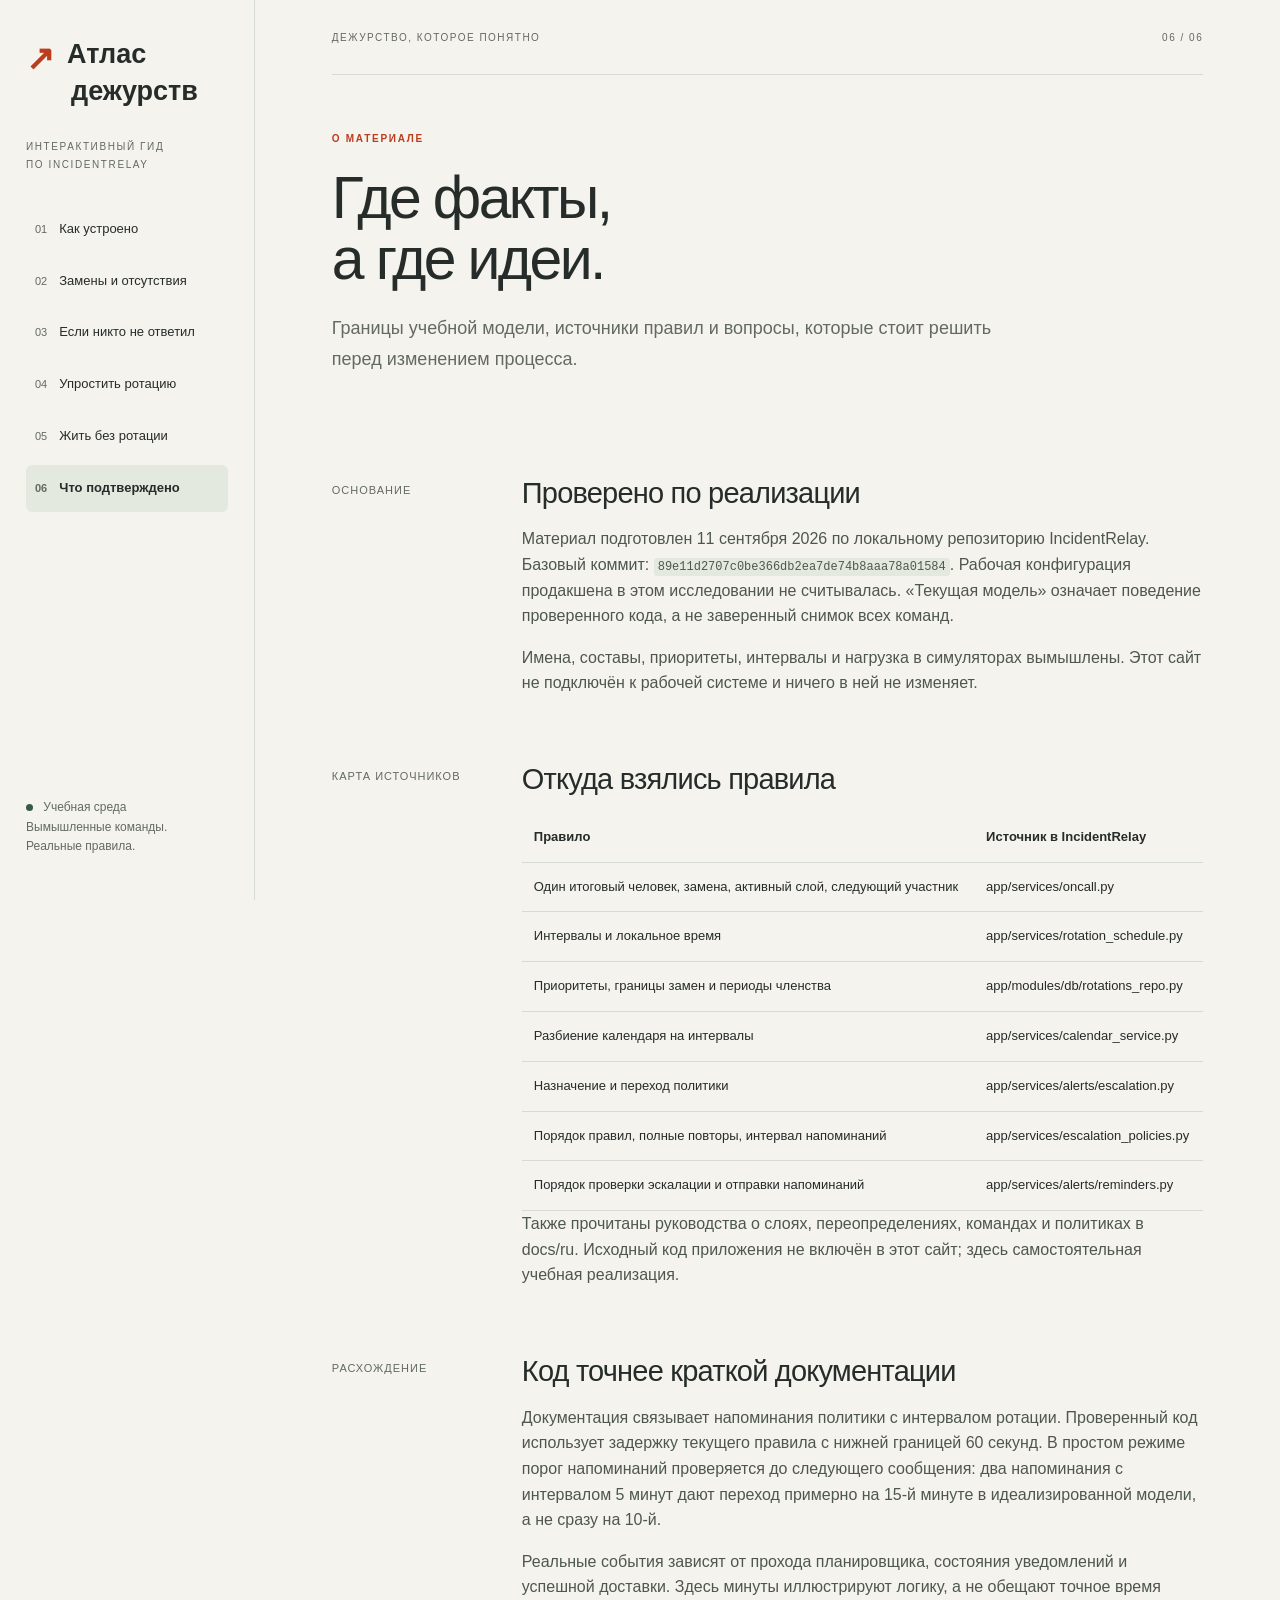
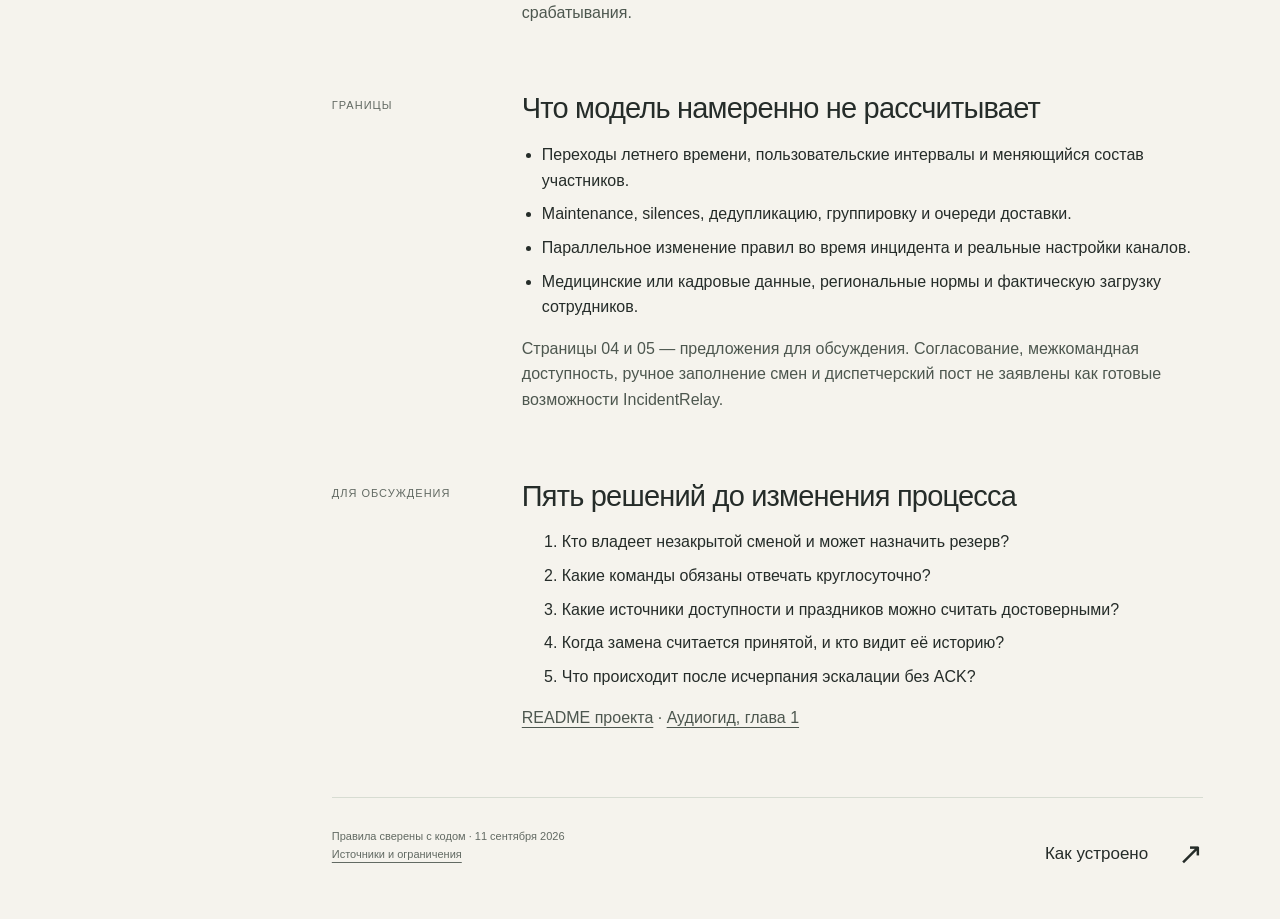
==== about.html @ 666bcbe5 "Build interactive Russian on-call atlas with six chapters and simulation tests" ====
<!doctype html><html lang="ru"><head><meta charset="utf-8"><meta name="viewport" content="width=device-width,initial-scale=1"><meta name="description" content="Границы учебной модели, источники правил и вопросы, которые стоит решить перед изменением процесса."><meta name="theme-color" content="#f5f3ed"><title>Что подтверждено — Атлас дежурств</title><link rel="icon" href="favicon.svg" type="image/svg+xml"><link rel="stylesheet" href="style.css"><script src="model.js" defer></script><script src="app.js" defer></script></head><body data-page="about"><a class="skip" href="#main">Перейти к содержимому</a><aside><a class="brand" href="index.html"><b class="brandmark">↗</b> Атлас<br><span>дежурств</span></a><p class="side-caption">ИНТЕРАКТИВНЫЙ ГИД<br>ПО INCIDENTRELAY</p><nav aria-label="Главы"><a href="index.html" data-page="index"><span>01</span>Как устроено</a><a href="replacements.html" data-page="replacements"><span>02</span>Замены и отсутствия</a><a href="escalation.html" data-page="escalation"><span>03</span>Если никто не ответил</a><a href="simplify.html" data-page="simplify"><span>04</span>Упростить ротацию</a><a href="alternatives.html" data-page="alternatives"><span>05</span>Жить без ротации</a><a href="about.html" data-page="about"><span>06</span>Что подтверждено</a></nav><div class="side-bottom"><span class="dot"></span> Учебная среда<p>Вымышленные команды.<br>Реальные правила.</p></div></aside><main id="main"><header><span>ДЕЖУРСТВО, КОТОРОЕ ПОНЯТНО</span><span>06 / 06</span></header><section class="hero"><p class="eyebrow">О МАТЕРИАЛЕ</p><h1>Где факты,<br>а где идеи.</h1><p class="lead">Границы учебной модели, источники правил и вопросы, которые стоит решить перед изменением процесса.</p></section><div id="chapter"></div><footer><p>Правила сверены с кодом · 11 сентября 2026<br><a href="about.html">Источники и ограничения</a></p><a class="next" href="index.html">Как устроено <span>↗</span></a></footer></main></body></html>
---- style.css ----
:root{--paper:#f5f3ed;--ink:#252c29;--muted:#626a63;--line:#d7dcd2;--accent:#bc3c1e;--soft:#f6e6dc;--green:#365b45;--sage:#e4e9df;--white:#fffefa}*{box-sizing:border-box}body{margin:0;background:var(--paper);color:var(--ink);font:16px/1.6 -apple-system,BlinkMacSystemFont,"Segoe UI",sans-serif}a{color:inherit;text-underline-offset:4px}button,input,select{font:inherit}button,a,input,select,summary{touch-action:manipulation}button{cursor:pointer;border:1px solid #abb6a7;background:transparent;color:var(--ink);border-radius:9px;padding:10px 16px;min-height:44px}button:hover{background:var(--sage)}button:disabled{cursor:default;opacity:.5}button.primary{background:var(--ink);border-color:var(--ink);color:var(--white)}button[aria-pressed=true]{background:var(--ink);color:var(--white)}a:focus-visible,button:focus-visible,input:focus-visible,select:focus-visible,summary:focus-visible{outline:3px solid var(--accent);outline-offset:4px}.skip{position:absolute;top:-100px;z-index:9;background:var(--white);padding:12px}.skip:focus{top:8px}aside{position:fixed;inset:0 auto 0 0;width:255px;padding:40px 26px 28px;border-inline-end:1px solid var(--line);display:flex;flex-direction:column}.brand{font-size:27px;font-weight:650;line-height:1.08;text-decoration:none}.brand span{padding-inline-start:45px}.brandmark{float:left;font-size:34px;color:var(--accent);padding-inline-end:13px}.side-caption{font-size:10px;letter-spacing:1.6px;line-height:1.8;color:var(--muted);margin:32px 0}nav{display:grid;gap:5px}nav a{text-decoration:none;border-radius:6px;font-size:13px;padding:13px 9px}nav a span{color:var(--muted);font-size:11px;margin-inline-end:12px}nav a[aria-current=page]{background:var(--sage);font-weight:600}nav a:hover{background:var(--sage)}.side-bottom{margin-top:auto;padding-top:24px;font-size:12px;color:var(--muted)}.dot{display:inline-block;width:7px;height:7px;border-radius:50%;background:var(--green);margin-inline-end:7px}main{margin-inline-start:255px;max-width:1440px;padding:30px 6vw 0}header{display:flex;justify-content:space-between;gap:20px;font-size:10px;letter-spacing:1.5px;color:var(--muted);padding-bottom:28px;border-bottom:1px solid var(--line)}.hero{padding:56px 0 35px}.eyebrow{font-size:10px;letter-spacing:1.7px;font-weight:650;color:var(--accent)}h1{font-size:clamp(40px,4.6vw,72px);font-weight:500;line-height:1.04;letter-spacing:-2.6px;margin:20px 0 24px}h2{font-size:29px;font-weight:500;letter-spacing:-.8px;line-height:1.2;margin:0 0 16px}h3{font-size:18px;font-weight:600;margin:0 0 8px}p{margin:0 0 16px}.lead{max-width:710px;font-size:18px;line-height:1.7;color:var(--muted)}.lab{background:var(--sage);border-radius:15px;padding:28px;margin:12px 0 50px}.lab-top{display:flex;align-items:center;justify-content:space-between;gap:14px;margin-bottom:23px}.lab-top .eyebrow{color:var(--green)}.pill{background:var(--white);border-radius:100px;padding:5px 12px;font-size:11px;color:var(--green)}.controls{display:flex;align-items:end;gap:16px;flex-wrap:wrap;margin:18px 0 24px}.controls label{font-size:13px;display:grid;gap:7px;flex:1;min-width:130px}.controls label.check{display:flex;align-items:center;min-height:44px;flex:none}.controls select,.controls input[type=number]{width:100%;background:var(--white);border:1px solid #abb6a7;border-radius:7px;padding:10px;min-height:44px}.controls input[type=range]{accent-color:var(--green);width:100%;min-height:24px}.controls input[type=checkbox]{accent-color:var(--green);width:18px;height:18px}.week{display:grid;grid-template-columns:repeat(7,1fr);gap:7px}.day{display:grid;gap:5px;min-width:0;padding:12px 4px;border:0;background:#f3f5ef}.day small{font-size:10px}.day b{font-size:14px;font-weight:500}.day[aria-pressed=true]{background:var(--green)}.decision{display:grid;grid-template-columns:1fr 32px 1.05fr;align-items:center;gap:16px;margin:26px 0 20px}.layers{display:grid;gap:7px}.layer{padding:12px 14px;border-radius:6px;background:#f2f4ee;font-size:12px;display:flex;justify-content:space-between;gap:12px}.layer.winner{background:var(--green);color:white}.arrow{font-size:27px;text-align:center}.result{padding:24px;background:var(--white);border-radius:10px;min-height:160px;display:flex;flex-direction:column;justify-content:center}.result .name{font-size:38px;line-height:1.2;letter-spacing:-1px;margin:5px 0 10px}.result p{font-size:13px;margin:0}.avatar{display:inline-flex;width:36px;height:36px;align-items:center;justify-content:center;border-radius:50%;background:var(--soft);color:var(--accent);font-weight:500;font-size:14px;margin-inline-end:10px}.hint{font-size:13px;color:var(--muted);margin-bottom:0}.explain{display:grid;grid-template-columns:160px 1fr;gap:30px;margin:50px 0}.explain .step{font-size:11px;letter-spacing:1px;color:var(--muted);padding-top:6px}.prose{max-width:730px}.prose p{color:#4d574f}.callout{padding:20px 24px;background:var(--soft);border-radius:8px;font-size:14px;margin:26px 0}.flow{display:flex;align-items:center;gap:10px;flex-wrap:wrap;margin:24px 0}.flow span{background:var(--white);padding:10px 15px;border-radius:6px;font-size:13px}.flow i{font-style:normal;color:var(--muted)}.bar{display:flex;min-height:76px;gap:3px;margin:10px 0}.segment{display:flex;flex-direction:column;justify-content:center;align-items:center;background:var(--green);color:white;min-width:0;font-size:13px;text-align:center;padding:8px 1px}.segment.override{background:var(--accent)}.segment small{font-size:10px}.ticks{display:flex;justify-content:space-between;font-size:11px;color:var(--muted)}.status{background:var(--white);border-radius:9px;padding:22px;margin:20px 0}.status h3{font-size:26px;font-weight:500;letter-spacing:-.5px}.bad{color:#a73220}.good{color:var(--green)}.steps{display:grid;grid-template-columns:repeat(3,1fr);gap:10px}.target{background:#f3f5ef;padding:20px 15px;border-radius:8px}.target.active{background:var(--green);color:white}.target small{display:block;margin-bottom:12px}.target b{font-size:21px;font-weight:500}.eventlog{font-size:13px;max-height:220px;overflow:auto;list-style:none;padding:0;margin:22px 0 0}.eventlog li{padding:9px 0;border-top:1px solid #c7cfc2}.eventlog time{display:inline-block;min-width:62px;font-variant-numeric:tabular-nums}.actionrow{display:flex;gap:10px;flex-wrap:wrap;margin-top:20px}.tablewrap{overflow:auto}table{width:100%;border-collapse:collapse;text-align:left;font-size:13px;min-width:460px}th,td{padding:14px 12px;border-bottom:1px solid var(--line);vertical-align:top}th{font-weight:600}.loadrow{display:flex;gap:10px;flex-wrap:wrap;margin:25px 0}.job{padding:13px 19px;border-radius:7px;background:var(--white);font-size:13px}.job.wait{background:var(--soft);color:var(--accent)}.listen{border-top:1px solid var(--line);padding:30px 0;display:flex;flex-wrap:wrap;align-items:center;gap:20px;justify-content:space-between}.listen p{margin:6px 0}.listen audio{width:min(100%,340px)}details{width:100%;font-size:14px}summary{cursor:pointer;min-height:44px;padding:10px 0;color:var(--muted)}details p{max-width:760px;padding:12px 0}.muted{color:var(--muted);font-size:12px}footer{padding:30px 0 40px;border-top:1px solid var(--line);display:flex;gap:25px;justify-content:space-between;font-size:11px;color:var(--muted)}.next{font-size:17px;display:flex;align-items:center;gap:30px;text-decoration:none;color:var(--ink)}.next span{font-size:30px}.source{overflow-wrap:anywhere}code{font-size:12px;background:var(--sage);padding:2px 4px;border-radius:3px}ul{padding-inline-start:20px}li{margin-bottom:8px}@media(min-width:1600px){main{padding-inline:90px}}@media(max-width:1050px){aside{width:210px;padding:30px 18px}main{margin-inline-start:210px;padding-inline:4vw}.explain{grid-template-columns:100px 1fr;gap:20px}.week{gap:3px}.day b{font-size:12px}}@media(max-width:780px){aside{position:static;width:auto;padding:22px 22px 12px;border:0}.brand{font-size:23px}.brand br{display:none}.brand span{padding:0}.brandmark{font-size:26px}.side-caption,.side-bottom{display:none}nav{display:flex;overflow:auto;margin-top:20px;gap:6px;padding-bottom:6px}nav a{white-space:nowrap;padding:11px;font-size:12px}main{margin:0;padding:12px 22px 0}header{font-size:8px;padding-bottom:17px}.hero{padding-top:34px}h1{font-size:49px}.lead{font-size:16px}.lab{padding:20px;margin-bottom:32px}.explain{grid-template-columns:1fr;gap:10px;margin:36px 0}.decision{grid-template-columns:1fr 24px 1fr;gap:8px}.result{padding:15px}.result .name{font-size:31px}.layer{padding:10px;font-size:11px}.week{grid-template-columns:repeat(7,minmax(0,1fr))}.day{padding:10px 0;font-size:12px}.day b{font-size:10px}.steps{gap:6px}.target{padding:15px 10px}.target b{font-size:17px}footer{flex-direction:column}.next{justify-content:space-between}h2{font-size:25px}}@media(max-width:400px){h1{font-size:41px;letter-spacing:-1.8px}main{padding-inline:16px}.lab{padding:14px}.decision{grid-template-columns:1fr}.arrow{transform:rotate(90deg);line-height:1}.result{min-height:110px}.day small{font-size:9px}.target b{font-size:15px}.lab-top{align-items:start}.pill{font-size:10px}.controls{gap:12px}}@media(prefers-reduced-motion:no-preference){button,a{transition:background .15s,color .15s}}@media print{aside,audio,.controls,.actionrow{display:none}main{margin:0;padding:0}.lab{break-inside:avoid}body{background:white}}
[hidden]{display:none!important}
.prose,.explain>div{min-width:0}.controls label.check{max-width:100%;min-width:0}.controls input[type=checkbox]{flex-shrink:0}@media(max-width:780px){.brand span{margin-inline-start:6px}}
.steps{grid-template-columns:repeat(3,minmax(0,1fr))}.target{min-width:0}.target small{overflow-wrap:anywhere}@media(max-width:400px){.target small{font-size:11px}}

.audiojump{display:inline-block;color:var(--accent);font-size:13px;min-height:44px;padding-top:8px}
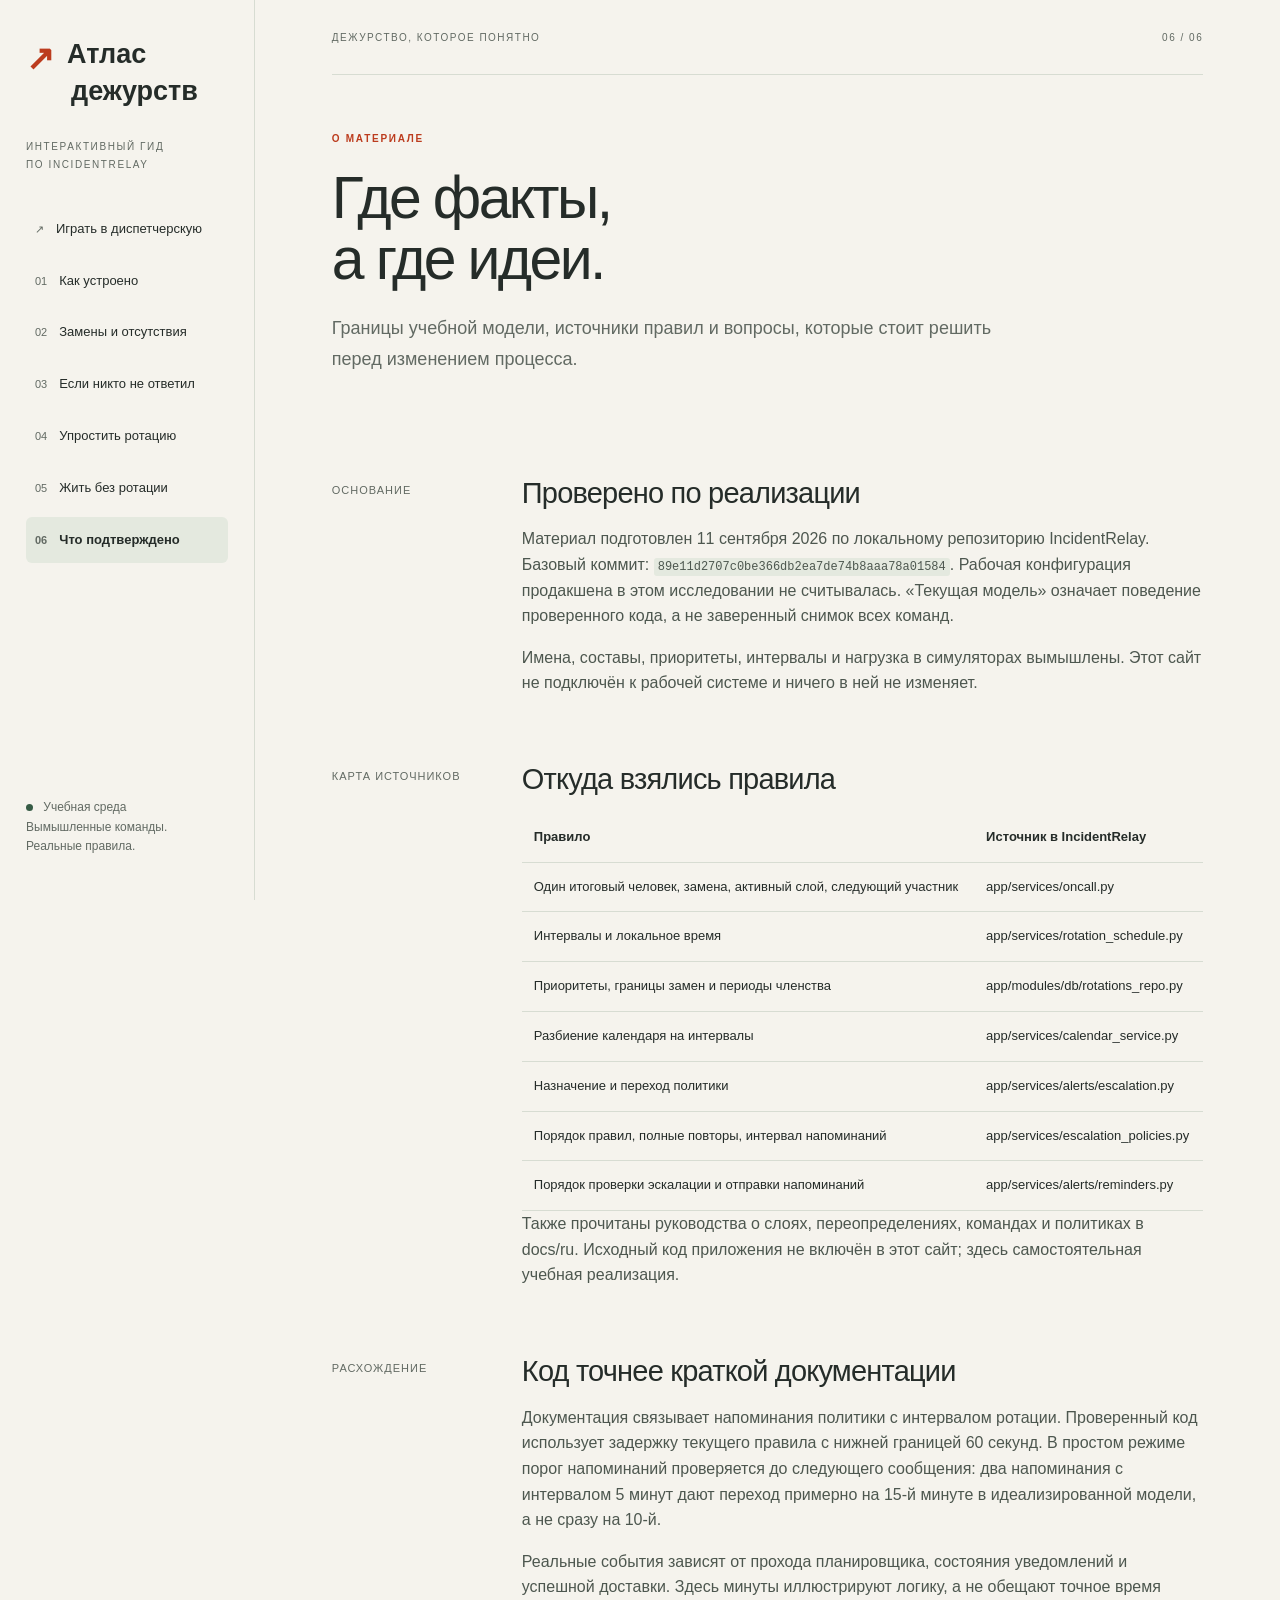
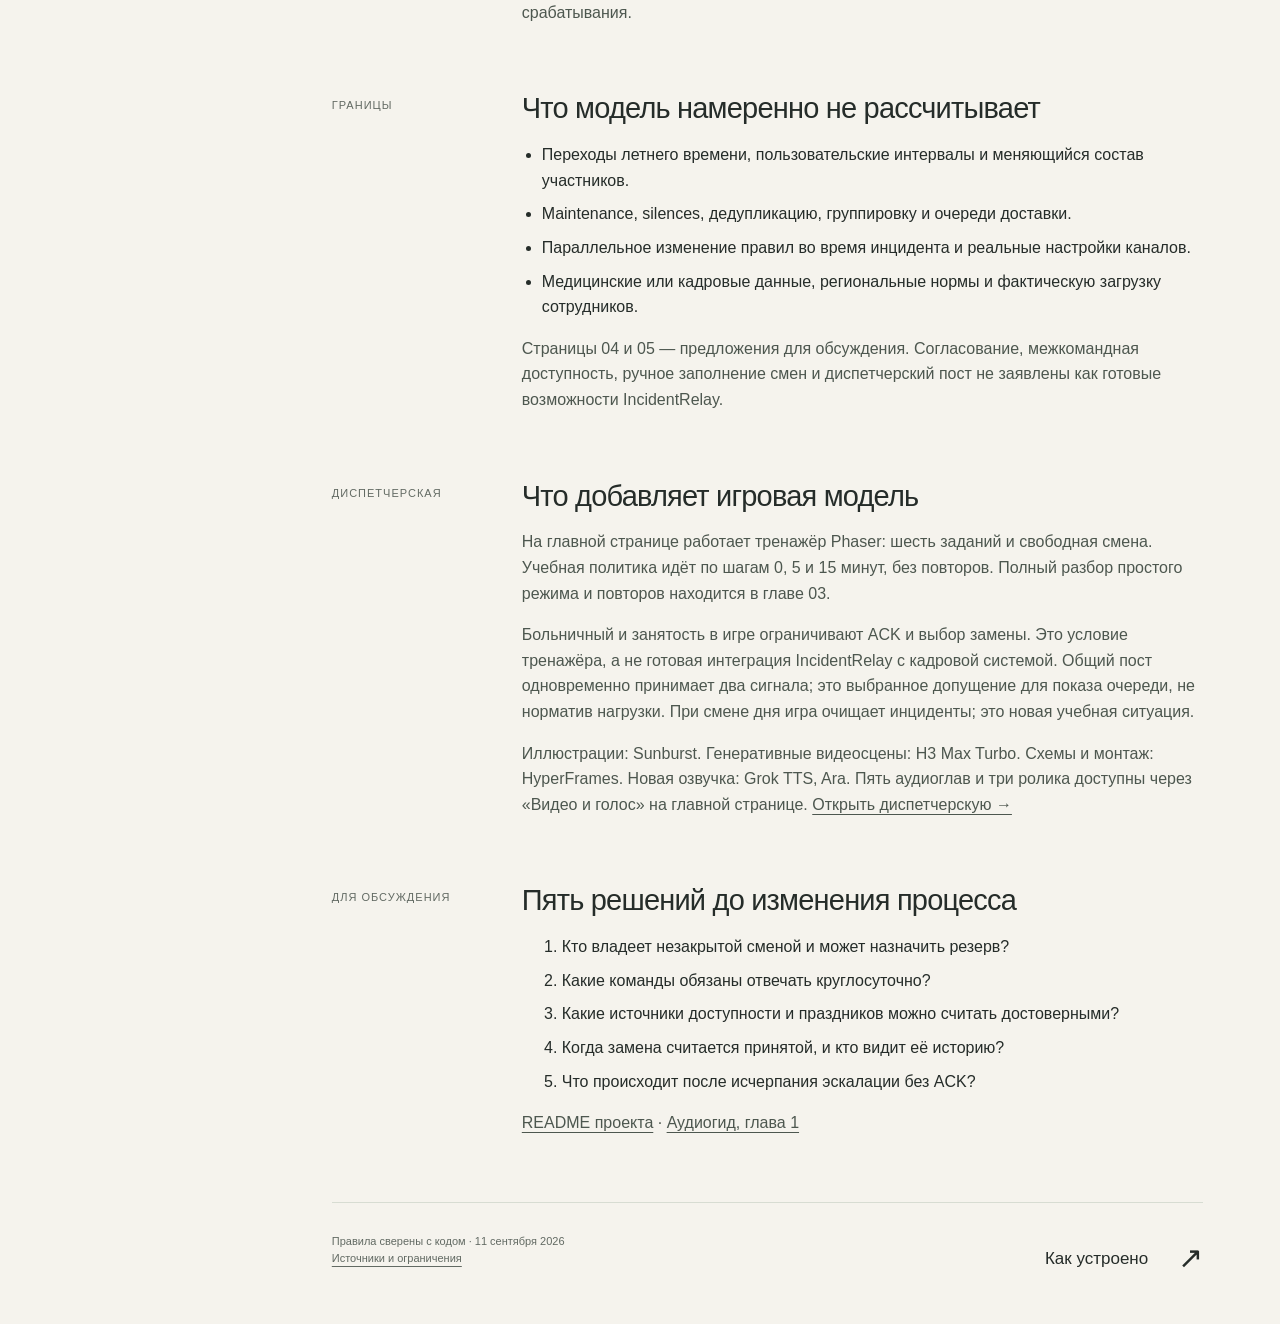
==== commit 170c8394: "Build Phaser training simulator with six missions and refreshed media guide" ====
--- a/about.html
+++ b/about.html
@@ -1 +1 @@
-<!doctype html><html lang="ru"><head><meta charset="utf-8"><meta name="viewport" content="width=device-width,initial-scale=1"><meta name="description" content="Границы учебной модели, источники правил и вопросы, которые стоит решить перед изменением процесса."><meta name="theme-color" content="#f5f3ed"><title>Что подтверждено — Атлас дежурств</title><link rel="icon" href="favicon.svg" type="image/svg+xml"><link rel="stylesheet" href="style.css"><script src="model.js" defer></script><script src="app.js" defer></script></head><body data-page="about"><a class="skip" href="#main">Перейти к содержимому</a><aside><a class="brand" href="index.html"><b class="brandmark">↗</b> Атлас<br><span>дежурств</span></a><p class="side-caption">ИНТЕРАКТИВНЫЙ ГИД<br>ПО INCIDENTRELAY</p><nav aria-label="Главы"><a href="index.html" data-page="index"><span>01</span>Как устроено</a><a href="replacements.html" data-page="replacements"><span>02</span>Замены и отсутствия</a><a href="escalation.html" data-page="escalation"><span>03</span>Если никто не ответил</a><a href="simplify.html" data-page="simplify"><span>04</span>Упростить ротацию</a><a href="alternatives.html" data-page="alternatives"><span>05</span>Жить без ротации</a><a href="about.html" data-page="about"><span>06</span>Что подтверждено</a></nav><div class="side-bottom"><span class="dot"></span> Учебная среда<p>Вымышленные команды.<br>Реальные правила.</p></div></aside><main id="main"><header><span>ДЕЖУРСТВО, КОТОРОЕ ПОНЯТНО</span><span>06 / 06</span></header><section class="hero"><p class="eyebrow">О МАТЕРИАЛЕ</p><h1>Где факты,<br>а где идеи.</h1><p class="lead">Границы учебной модели, источники правил и вопросы, которые стоит решить перед изменением процесса.</p></section><div id="chapter"></div><footer><p>Правила сверены с кодом · 11 сентября 2026<br><a href="about.html">Источники и ограничения</a></p><a class="next" href="index.html">Как устроено <span>↗</span></a></footer></main></body></html>+<!doctype html><html lang="ru"><head><meta charset="utf-8"><meta name="viewport" content="width=device-width,initial-scale=1"><meta name="description" content="Границы учебной модели, источники правил и вопросы, которые стоит решить перед изменением процесса."><meta name="theme-color" content="#f5f3ed"><title>Что подтверждено — Атлас дежурств</title><link rel="icon" href="favicon.svg" type="image/svg+xml"><link rel="stylesheet" href="style.css"><script src="model.js" defer></script><script src="app.js?v=2" defer></script></head><body data-page="about"><a class="skip" href="#main">Перейти к содержимому</a><aside><a class="brand" href="index.html"><b class="brandmark">↗</b> Атлас<br><span>дежурств</span></a><p class="side-caption">ИНТЕРАКТИВНЫЙ ГИД<br>ПО INCIDENTRELAY</p><nav aria-label="Главы"><a href="index.html"><span>↗</span>Играть в диспетчерскую</a><a href="rotation.html" data-page="index"><span>01</span>Как устроено</a><a href="replacements.html" data-page="replacements"><span>02</span>Замены и отсутствия</a><a href="escalation.html" data-page="escalation"><span>03</span>Если никто не ответил</a><a href="simplify.html" data-page="simplify"><span>04</span>Упростить ротацию</a><a href="alternatives.html" data-page="alternatives"><span>05</span>Жить без ротации</a><a href="about.html" data-page="about"><span>06</span>Что подтверждено</a></nav><div class="side-bottom"><span class="dot"></span> Учебная среда<p>Вымышленные команды.<br>Реальные правила.</p></div></aside><main id="main"><header><span>ДЕЖУРСТВО, КОТОРОЕ ПОНЯТНО</span><span>06 / 06</span></header><section class="hero"><p class="eyebrow">О МАТЕРИАЛЕ</p><h1>Где факты,<br>а где идеи.</h1><p class="lead">Границы учебной модели, источники правил и вопросы, которые стоит решить перед изменением процесса.</p></section><div id="chapter"></div><footer><p>Правила сверены с кодом · 11 сентября 2026<br><a href="about.html">Источники и ограничения</a></p><a class="next" href="rotation.html">Как устроено <span>↗</span></a></footer></main></body></html>
--- a/style.css
+++ b/style.css
@@ -4,3 +4,5 @@
 .steps{grid-template-columns:repeat(3,minmax(0,1fr))}.target{min-width:0}.target small{overflow-wrap:anywhere}@media(max-width:400px){.target small{font-size:11px}}
 
 .audiojump{display:inline-block;color:var(--accent);font-size:13px;min-height:44px;padding-top:8px}
+
+.film{margin:0 0 44px;padding:26px;border:1px solid var(--line);border-radius:12px;background:var(--white)}.film-heading{display:flex;justify-content:space-between;gap:20px;align-items:center;margin-bottom:20px}.film-heading h2{font-size:25px;margin:9px 0 0}.film-heading>a{font-size:12px;white-space:nowrap;min-height:44px;display:flex;align-items:center}.film video{display:block;width:100%;height:auto;aspect-ratio:16/9;background:#f5f3ed;border-radius:8px}.film-caption{font-size:12px;color:var(--muted);margin:15px 0 0;line-height:1.7}.videojump{margin-right:18px}@media(max-width:780px){.film{padding:16px}.film-heading{display:block}.film-heading h2{font-size:22px}.film-heading>a{margin-top:5px}}@media print{.film video{display:none}}
